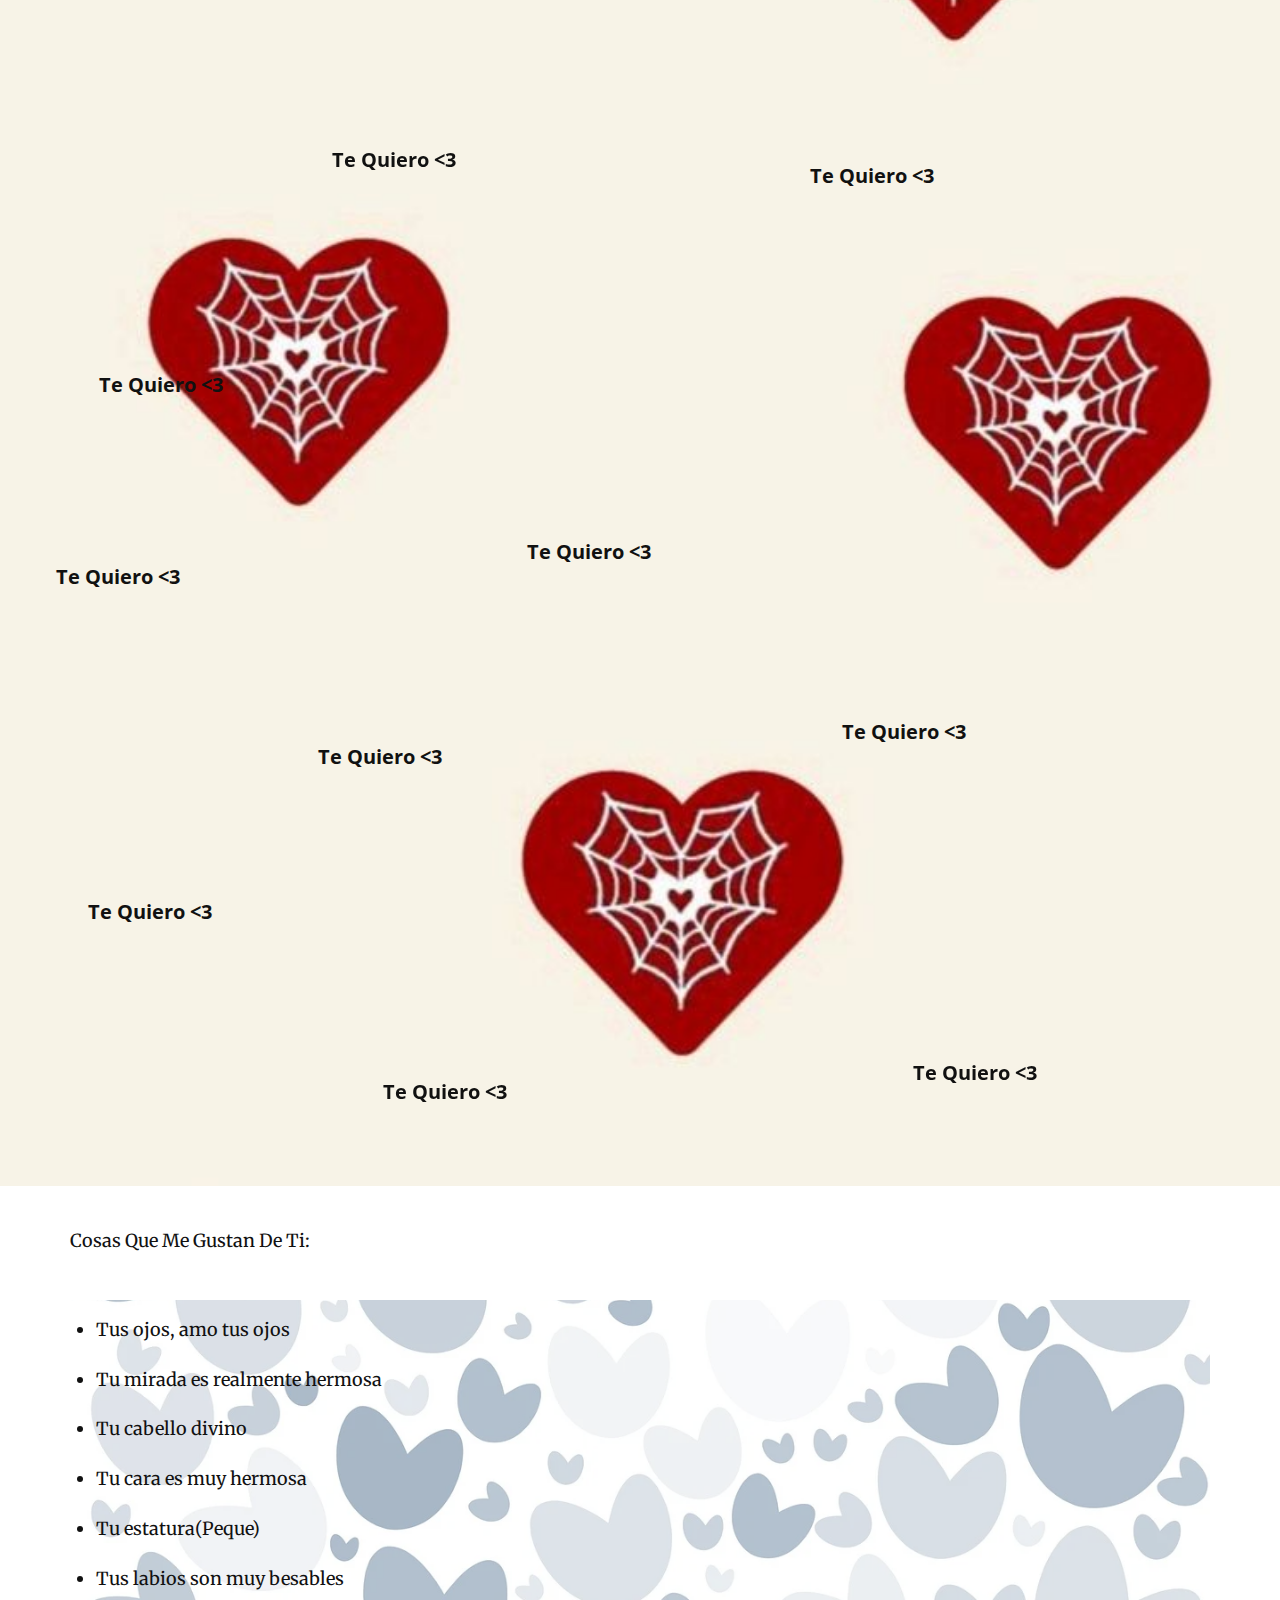
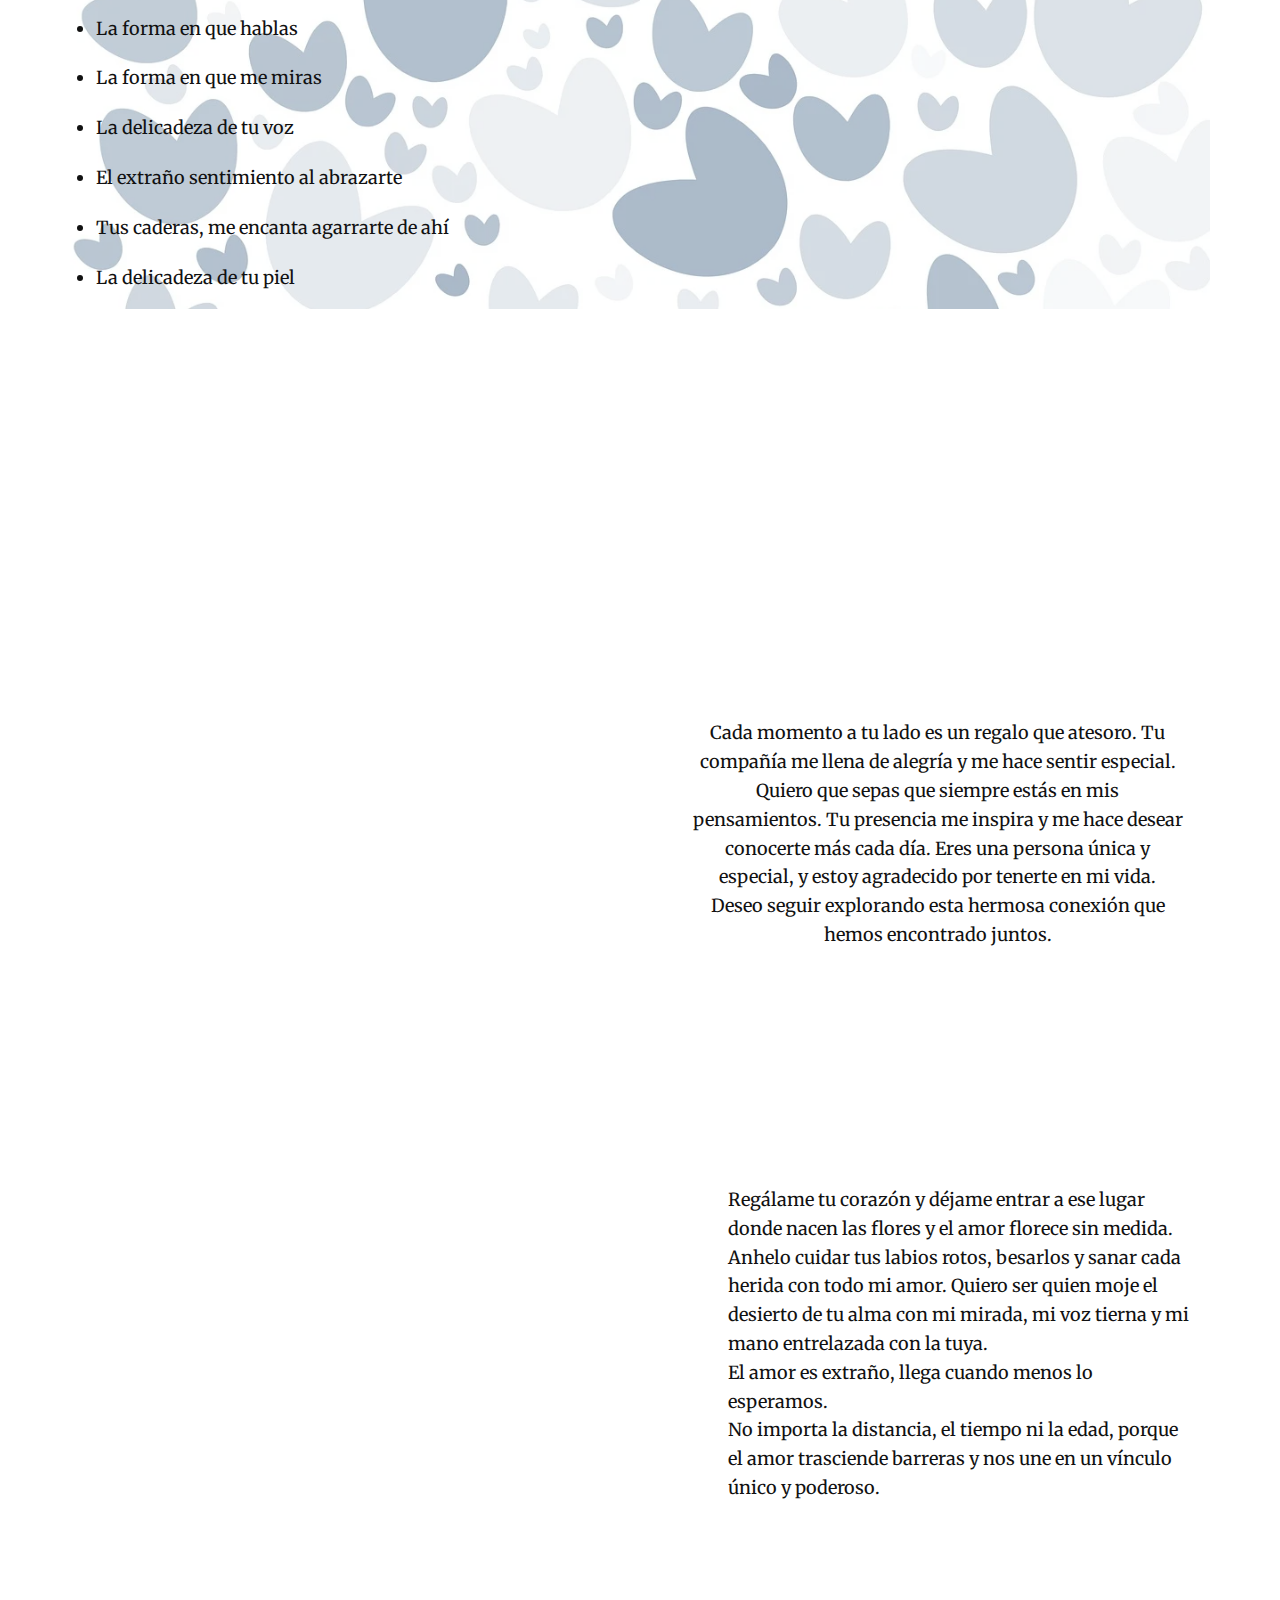
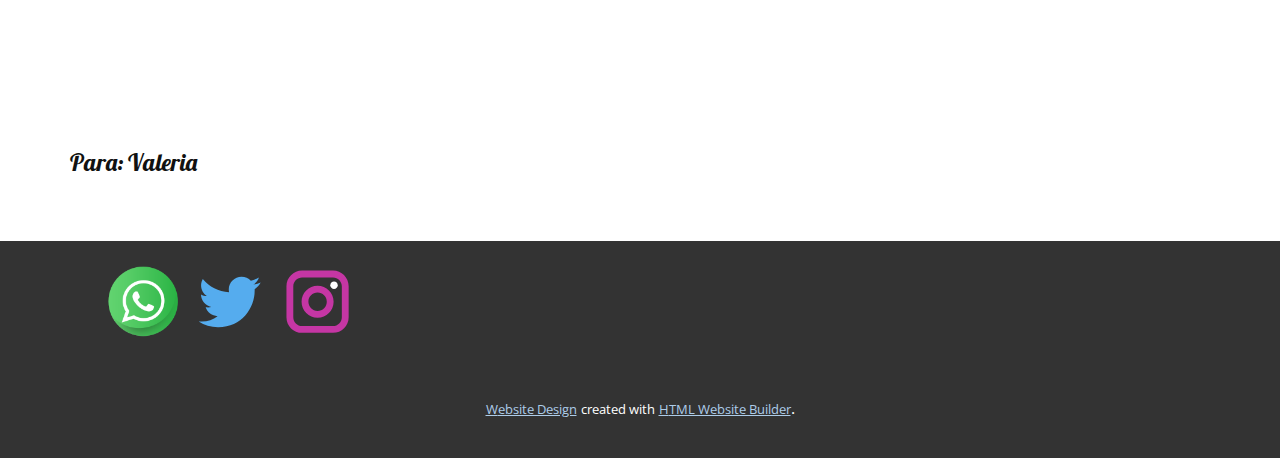
==== Casa.html @ 037fce36 "Add files via upload" ====
<!DOCTYPE html>
<html style="font-size: 16px;" lang="es"><head>
    <meta name="viewport" content="width=device-width, initial-scale=1.0">
    <meta charset="utf-8">
    <meta name="keywords" content="">
    <meta name="description" content="">
    <title>Casa</title>
    <link rel="stylesheet" href="nicepage.css" media="screen">
<link rel="stylesheet" href="Casa.css" media="screen">
    <script class="u-script" type="text/javascript" src="jquery.js" defer=""></script>
    <script class="u-script" type="text/javascript" src="nicepage.js" defer=""></script>
    <meta name="generator" content="Nicepage 5.13.1, nicepage.com">
    <link id="u-theme-google-font" rel="stylesheet" href="https://fonts.googleapis.com/css?family=Roboto:100,100i,300,300i,400,400i,500,500i,700,700i,900,900i|Open+Sans:300,300i,400,400i,500,500i,600,600i,700,700i,800,800i">
    <link id="u-page-google-font" rel="stylesheet" href="https://fonts.googleapis.com/css?family=Merriweather:300,300i,400,400i,700,700i,900,900i|Lobster:400">
    
    
    
    
    
    
    <script type="application/ld+json">{
		"@context": "http://schema.org",
		"@type": "Organization",
		"name": "",
		"sameAs": [
				"wa.me/+573205345586",
				"https://twitter.com/kiyoo_777",
				"https://instagram.com/sskkiyo.rox"
		]
}</script>
    <meta name="theme-color" content="#478ac9">
    <meta name="twitter:site" content="@">
    <meta name="twitter:card" content="summary_large_image">
    <meta name="twitter:title" content="Casa">
    <meta name="twitter:description" content="">
    <meta property="og:title" content="Casa">
    <meta property="og:type" content="website">
  <meta data-intl-tel-input-cdn-path="intlTelInput/"></head>
  <body class="u-body u-overlap u-overlap-transparent u-xl-mode" data-lang="es"><header class="u-clearfix u-header u-header" id="sec-3db0"><div class="u-clearfix u-sheet u-sheet-1"></div></header>
    <section class="u-clearfix u-section-1" id="sec-6473">
      <img class="u-expanded-width-lg u-expanded-width-md u-expanded-width-sm u-image u-image-default u-image-1" src="images/f29b38d131bc9b14f3016f035ebbdfa7.jpg" alt="" data-image-width="750" data-image-height="1332">
      <img class="u-expanded-width u-image u-image-default u-image-2" src="images/f29b38d131bc9b14f3016f035ebbdfa7.jpg" alt="" data-image-width="750" data-image-height="1332">
      <p class="u-text u-text-1">Te Quiero &lt;3</p>
      <p class="u-text u-text-2">Te Quiero &lt;3</p>
      <p class="u-text u-text-3">Te Quiero &lt;3</p>
      <p class="u-text u-text-4">Te Quiero &lt;3</p>
      <p class="u-text u-text-5">Te Quiero &lt;3</p>
      <p class="u-text u-text-6">Te Quiero &lt;3</p>
      <p class="u-text u-text-7" data-animation-name="pulse" data-animation-duration="1000" data-animation-direction="">Te Quiero &lt;3</p>
      <p class="u-text u-text-8">Te Quiero &lt;3</p>
      <p class="u-text u-text-9" data-animation-name="pulse" data-animation-duration="1000" data-animation-direction="">Te Quiero &lt;3</p>
      <p class="u-text u-text-10">Te Quiero &lt;3</p>
    </section>
    <section class="u-clearfix u-section-2" id="sec-3641">
      <div class="u-clearfix u-sheet u-sheet-1">
        <p class="u-custom-font u-font-merriweather u-text u-text-default-xs u-text-1">Cosas Que Me Gustan De Ti:</p>
        <img class="u-expanded-width u-image u-image-default u-opacity u-opacity-50 u-image-1" src="images/background-7000157_1280.webp" alt="" data-image-width="1280" data-image-height="905">
        <ul class="u-custom-font u-font-merriweather u-spacing-21 u-text u-text-default-xs u-text-2">
          <li>Tus ojos, amo tus ojos</li>
          <li>Tu mirada es realmente hermosa</li>
          <li>Tu cabello divino</li>
          <li>Tu cara es muy hermosa</li>
          <li>Tu estatura(Peque)</li>
          <li>Tus labios son muy besables</li>
          <li>La forma en que hablas</li>
          <li>La forma en que me miras</li>
          <li>La delicadeza de tu voz</li>
          <li>El extraño sentimiento al abrazarte</li>
          <li>Tus caderas, me encanta agarrarte de ahí</li>
          <li>La delicadeza de tu piel</li>
        </ul>
      </div>
    </section>
    <section class="u-align-center u-clearfix u-section-3" id="sec-f460">
      <div class="u-clearfix u-sheet u-valign-middle-lg u-valign-middle-md u-valign-middle-sm u-valign-middle-xl u-sheet-1">
        <div class="u-expanded-width-xs u-video u-video-contain u-video-1">
          <div class="embed-responsive embed-responsive-16by9">
            <iframe class="embed-responsive-item" src="https://www.youtube.com/embed/EZE62LpaqHg" allowfullscreen></iframe>
          </div>
        </div>
        <p class="u-custom-font u-font-merriweather u-text u-text-1">Cada momento a tu lado es un regalo que atesoro. Tu compañía me llena de alegría y me hace sentir especial. Quiero que sepas que siempre estás en mis pensamientos. Tu presencia me inspira y me hace desear conocerte más cada día. Eres una persona única y especial, y estoy agradecido por tenerte en mi vida. Deseo seguir explorando esta hermosa conexión que hemos encontrado juntos.</p>
      </div>
    </section>
    
    <section class="u-align-center u-clearfix u-section-4" id="sec-577e">
      <div class="u-align-left u-clearfix u-sheet u-sheet-1">
        <p class="u-custom-font u-font-merriweather u-text u-text-default-xs u-text-1"> Regálame tu corazón y déjame entrar a ese lugar donde nacen las flores y el amor florece sin medida.&nbsp;<br>Anhelo cuidar tus labios rotos, besarlos y sanar cada herida con todo mi amor. Quiero ser quien moje el desierto de tu alma con mi mirada, mi voz tierna y mi mano entrelazada con la tuya.<br>El amor es extraño, llega cuando menos lo esperamos.&nbsp;<br>No importa la distancia, el tiempo ni la edad, porque el amor trasciende barreras y nos une en un vínculo único y poderoso.
        </p>
        <div class="u-video u-video-contain u-video-1">
          <div class="embed-responsive embed-responsive-1">
            <iframe style="position: absolute;top: 0;left: 0;width: 100%;height: 100%;" class="embed-responsive-item" src="https://www.youtube.com/embed/k4H7X-5Zm9o?mute=0&amp;showinfo=0&amp;controls=0&amp;start=0" frameborder="0" allowfullscreen=""></iframe>
          </div>
        </div>
      </div>
    </section>
    <section class="u-clearfix u-section-5" id="sec-2f88">
      <div class="u-clearfix u-sheet u-sheet-1">
        <p class="u-custom-font u-font-lobster u-text u-text-default u-text-1">Para: Valeria</p>
      </div>
    </section>
    
    
    <footer class="u-align-center u-clearfix u-footer u-grey-80 u-footer" id="sec-2e33"><div class="u-clearfix u-sheet u-sheet-1">
        <div class="u-social-icons u-spacing-10 u-social-icons-1">
          <a class="u-social-url" title="Whatsapp" target="_blank" href="wa.me/+573205345586"><span class="u-file-icon u-icon u-social-facebook u-social-icon u-icon-1"><img src="images/2626279.png" alt=""></span>
          </a>
          <a class="u-social-url" title="twitter" target="_blank" href="https://twitter.com/kiyoo_777"><span class="u-icon u-social-icon u-social-twitter u-icon-2"><svg class="u-svg-link" preserveAspectRatio="xMidYMin slice" viewBox="0 0 112 112" style=""><use xmlns:xlink="http://www.w3.org/1999/xlink" xlink:href="#svg-7c9a"></use></svg><svg class="u-svg-content" viewBox="0 0 112 112" x="0" y="0" id="svg-7c9a"><path fill="currentColor" d="M92.2,38.2c0,0.8,0,1.6,0,2.3c0,24.3-18.6,52.4-52.6,52.4c-10.6,0.1-20.2-2.9-28.5-8.2
	c1.4,0.2,2.9,0.2,4.4,0.2c8.7,0,16.7-2.9,23-7.9c-8.1-0.2-14.9-5.5-17.3-12.8c1.1,0.2,2.4,0.2,3.4,0.2c1.6,0,3.3-0.2,4.8-0.7
	c-8.4-1.6-14.9-9.2-14.9-18c0-0.2,0-0.2,0-0.2c2.5,1.4,5.4,2.2,8.4,2.3c-5-3.3-8.3-8.9-8.3-15.4c0-3.4,1-6.5,2.5-9.2
	c9.1,11.1,22.7,18.5,38,19.2c-0.2-1.4-0.4-2.8-0.4-4.3c0.1-10,8.3-18.2,18.5-18.2c5.4,0,10.1,2.2,13.5,5.7c4.3-0.8,8.1-2.3,11.7-4.5
	c-1.4,4.3-4.3,7.9-8.1,10.1c3.7-0.4,7.3-1.4,10.6-2.9C98.9,32.3,95.7,35.5,92.2,38.2z"></path></svg></span>
          </a>
          <a class="u-social-url" title="instagram" target="_blank" href="https://instagram.com/sskkiyo.rox"><span class="u-icon u-social-icon u-social-instagram u-icon-3"><svg class="u-svg-link" preserveAspectRatio="xMidYMin slice" viewBox="0 0 112 112" style=""><use xmlns:xlink="http://www.w3.org/1999/xlink" xlink:href="#svg-8bb1"></use></svg><svg class="u-svg-content" viewBox="0 0 112 112" x="0" y="0" id="svg-8bb1"><path fill="currentColor" d="M55.9,32.9c-12.8,0-23.2,10.4-23.2,23.2s10.4,23.2,23.2,23.2s23.2-10.4,23.2-23.2S68.7,32.9,55.9,32.9z
	 M55.9,69.4c-7.4,0-13.3-6-13.3-13.3c-0.1-7.4,6-13.3,13.3-13.3s13.3,6,13.3,13.3C69.3,63.5,63.3,69.4,55.9,69.4z"></path><path fill="#FFFFFF" d="M79.7,26.8c-3,0-5.4,2.5-5.4,5.4s2.5,5.4,5.4,5.4c3,0,5.4-2.5,5.4-5.4S82.7,26.8,79.7,26.8z"></path><path fill="currentColor" d="M78.2,11H33.5C21,11,10.8,21.3,10.8,33.7v44.7c0,12.6,10.2,22.8,22.7,22.8h44.7c12.6,0,22.7-10.2,22.7-22.7
	V33.7C100.8,21.1,90.6,11,78.2,11z M91,78.4c0,7.1-5.8,12.8-12.8,12.8H33.5c-7.1,0-12.8-5.8-12.8-12.8V33.7
	c0-7.1,5.8-12.8,12.8-12.8h44.7c7.1,0,12.8,5.8,12.8,12.8V78.4z"></path></svg></span>
          </a>
        </div>
      </div></footer>
    <section class="u-backlink u-clearfix u-grey-80">
      <a class="u-link" href="https://nicepage.com/website-design" target="_blank">
        <span>Website Design</span>
      </a>
      <p class="u-text">
        <span>created with</span>
      </p>
      <a class="u-link" href="https://nicepage.com/html-website-builder" target="_blank">
        <span>HTML Website Builder</span>
      </a>. 
    </section>
  
</body></html>
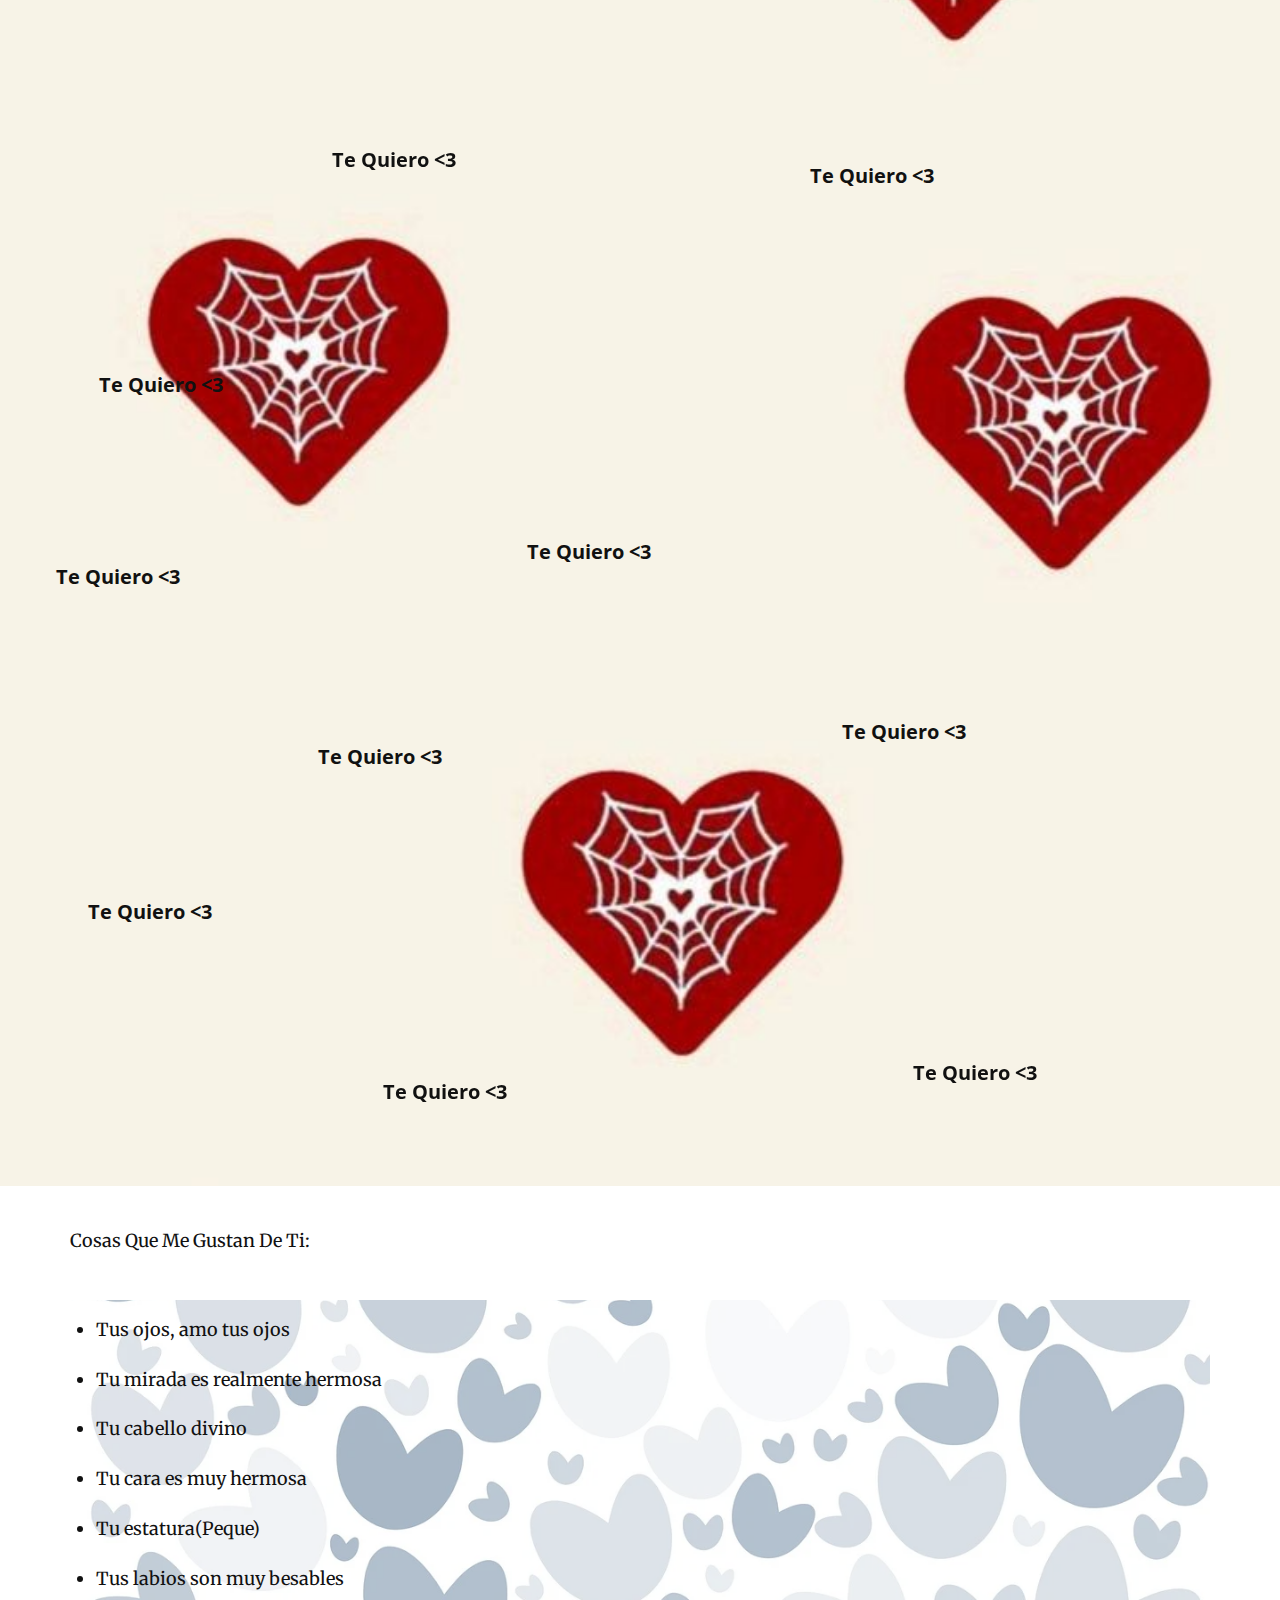
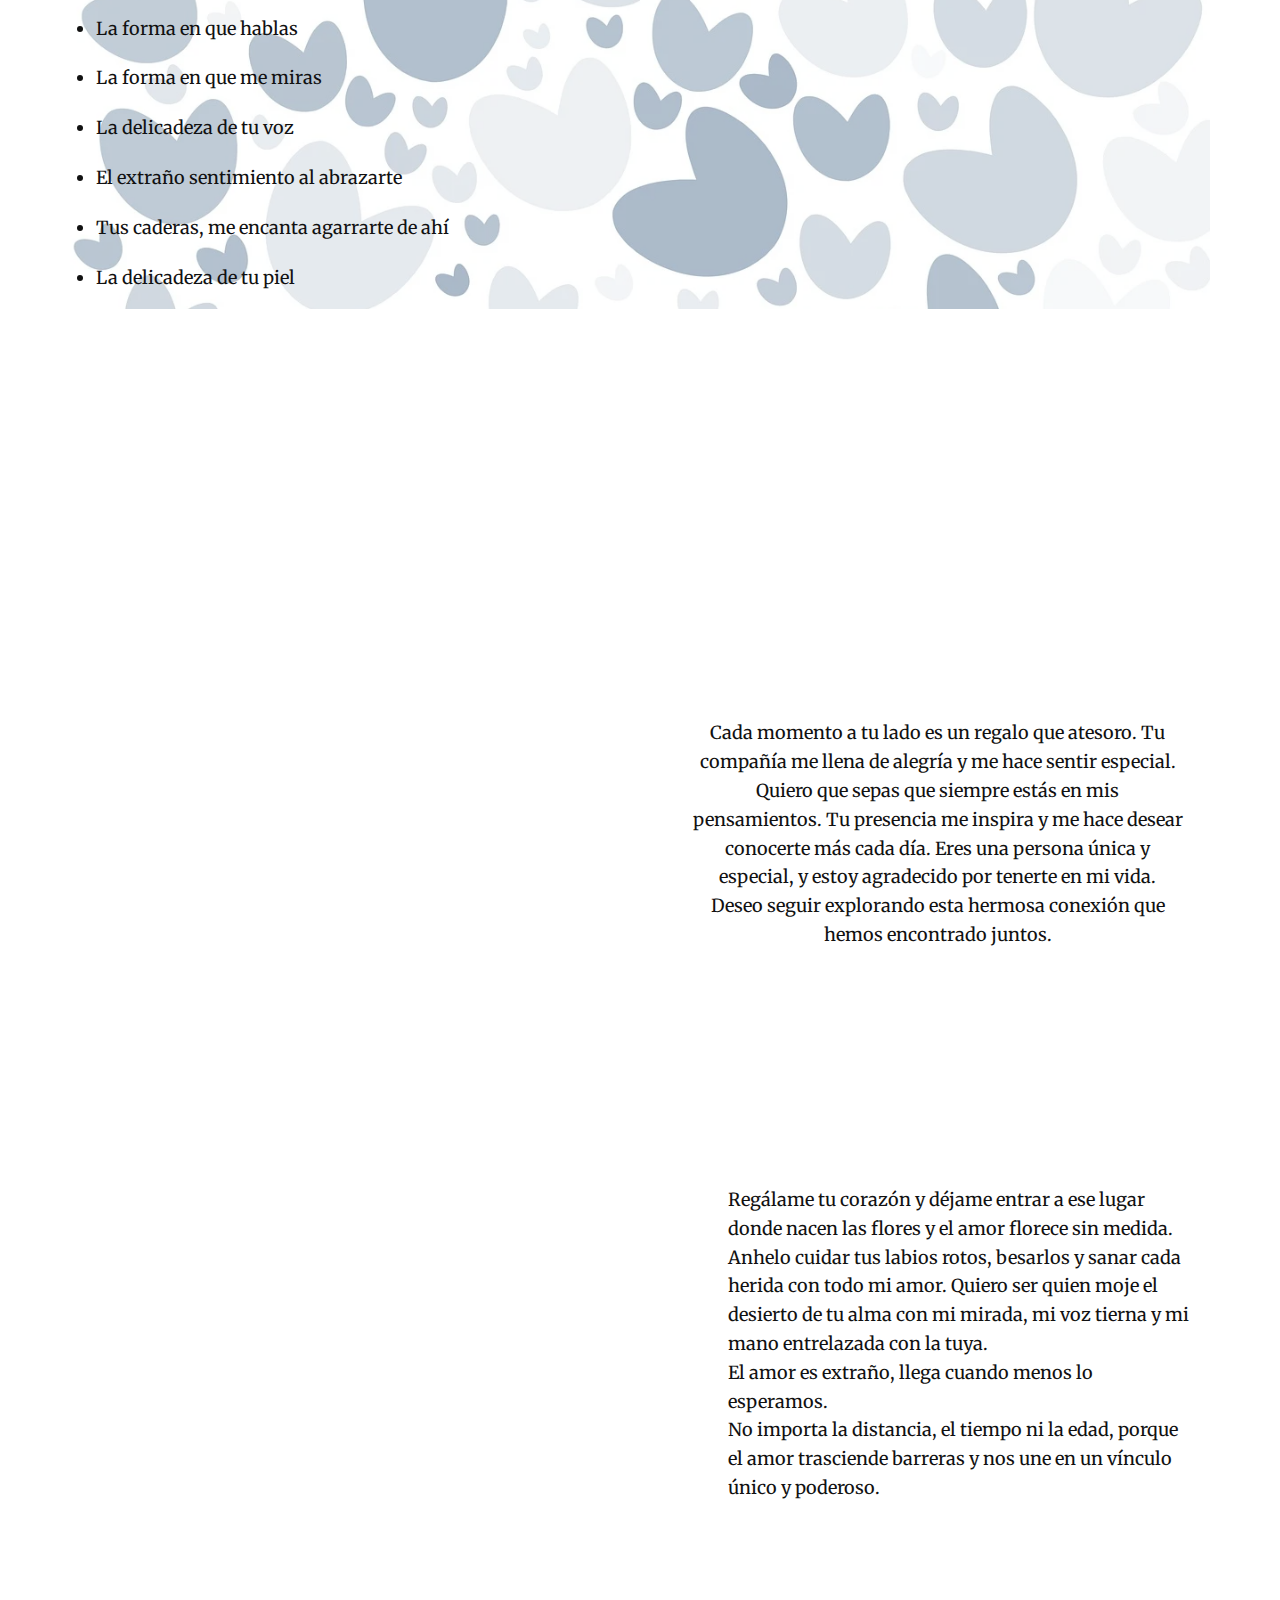
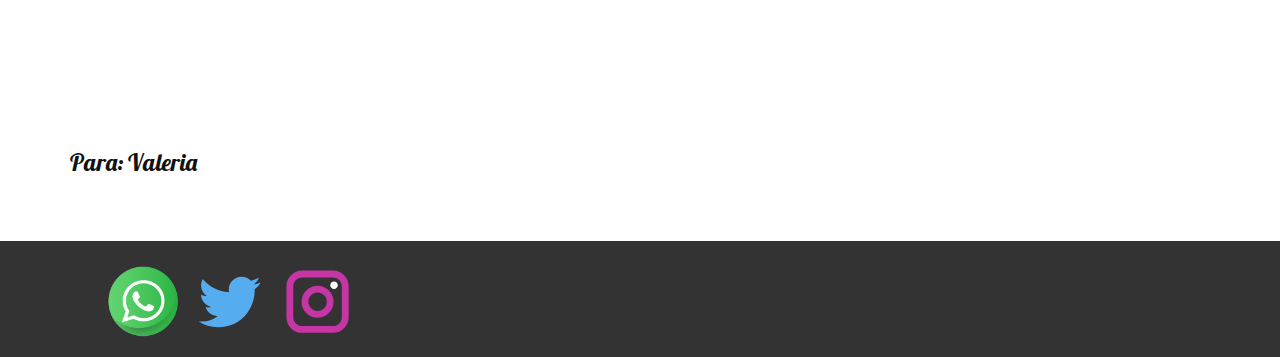
==== commit 7d7d4ef7: "Update Casa.html" ====
--- a/Casa.html
+++ b/Casa.html
@@ -117,16 +117,5 @@
           </a>
         </div>
       </div></footer>
-    <section class="u-backlink u-clearfix u-grey-80">
-      <a class="u-link" href="https://nicepage.com/website-design" target="_blank">
-        <span>Website Design</span>
-      </a>
-      <p class="u-text">
-        <span>created with</span>
-      </p>
-      <a class="u-link" href="https://nicepage.com/html-website-builder" target="_blank">
-        <span>HTML Website Builder</span>
-      </a>. 
-    </section>
-  
-</body></html>+   
+</body></html>
